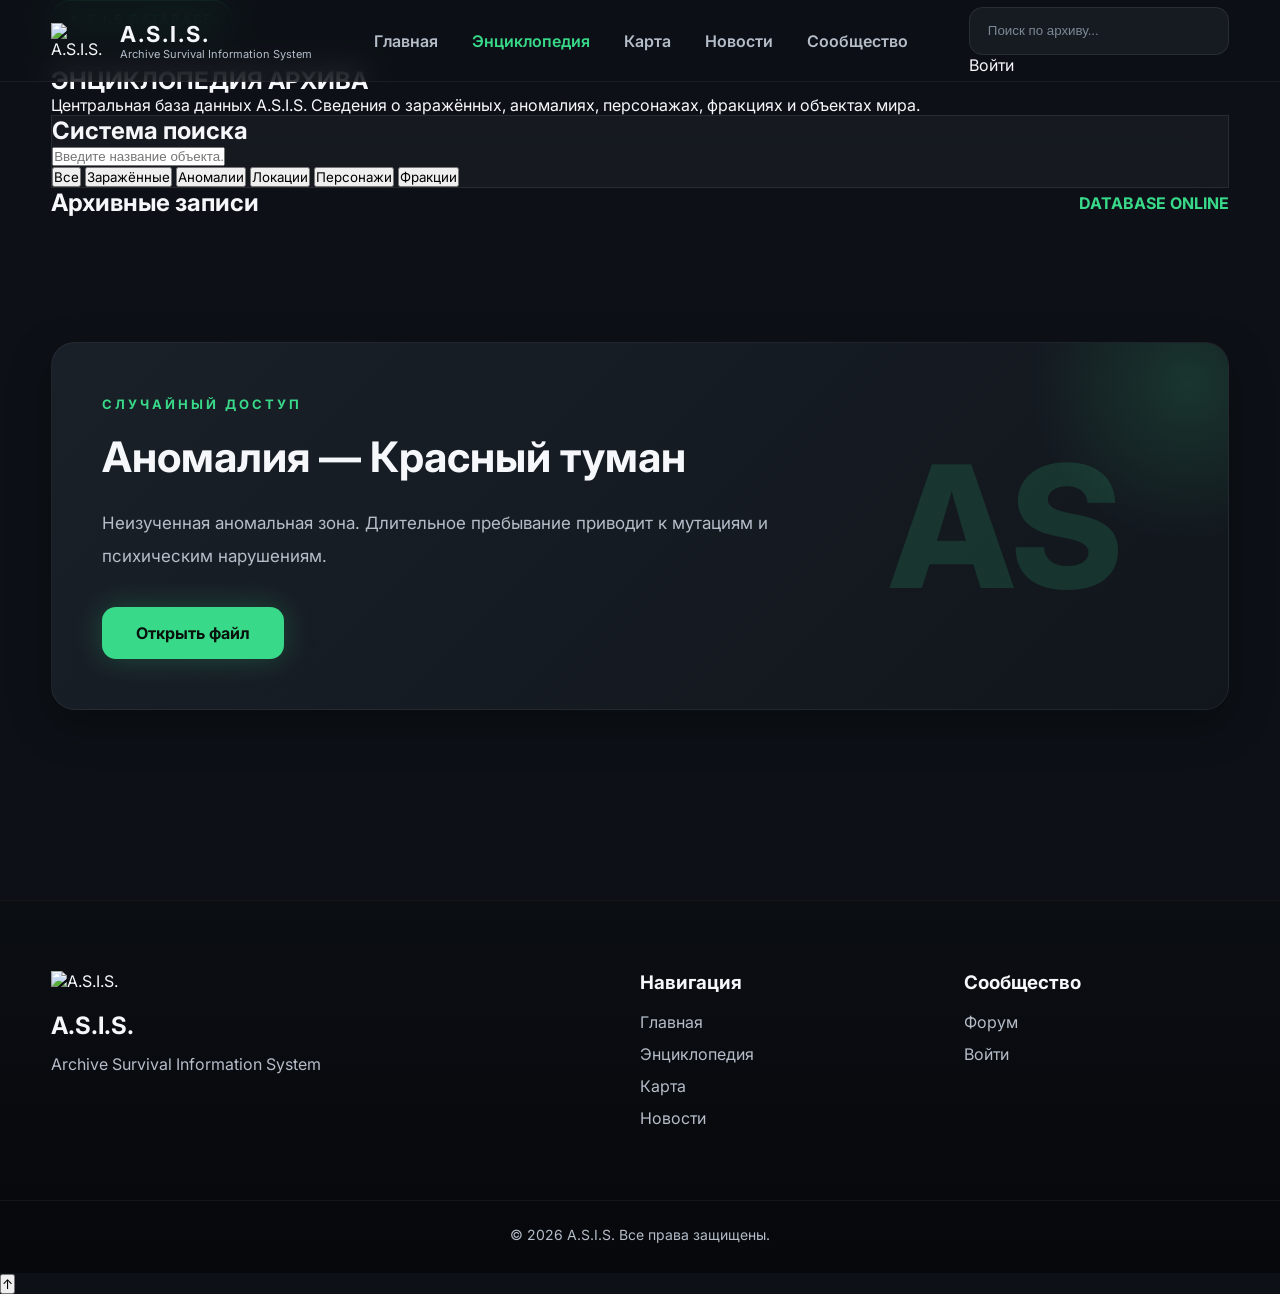
==== encyclopedia.html @ 9516f217 "Add encyclopedia.html with full HTML structure This file contains the HTML structure for the A.S.I.S" ====
<!DOCTYPE html>
<html lang="ru">

<head>

<meta charset="UTF-8">

<meta name="viewport"
content="width=device-width, initial-scale=1.0">

<meta name="theme-color"
content="#0d1117">

<meta name="description"
content="A.S.I.S. Encyclopedia — архив объектов, заражённых, аномалий и локаций">

<title>
A.S.I.S. | Энциклопедия
</title>


<link rel="preconnect"
href="https://fonts.googleapis.com">

<link rel="preconnect"
href="https://fonts.gstatic.com"
crossorigin>

<link href="https://fonts.googleapis.com/css2?family=Inter:wght@300;400;500;600;700;800&display=swap"
rel="stylesheet">


<link rel="stylesheet"
href="style.css">


<link rel="icon"
href="logo.svg"
type="image/svg+xml">


</head>


<body>


<!-- ========================= -->
<!-- HEADER -->
<!-- ========================= -->


<header class="header">


<div class="container">


<a href="index.html"
class="logo">


<img src="logo.svg"
alt="A.S.I.S.">


<div>

<h2>A.S.I.S.</h2>

<small>
Archive Survival Information System
</small>

</div>


</a>



<nav class="navigation">


<a href="index.html">
Главная
</a>


<a class="active"
href="encyclopedia.html">
Энциклопедия
</a>


<a href="map.html">
Карта
</a>


<a href="news.html">
Новости
</a>


<a href="community.html">
Сообщество
</a>


</nav>



<div class="header-right">


<div class="search-box">


<input
id="archiveSearch"
type="text"
placeholder="Поиск по архиву...">


</div>


<a href="login.html"
class="login-button">

Войти

</a>


</div>



<button class="mobile-menu">

☰

</button>


</div>


</header>



<!-- ========================= -->
<!-- MAIN -->
<!-- ========================= -->


<main>


<section class="encyclopedia-hero">


<div class="container">


<span class="hero-tag">

A.S.I.S DATABASE

</span>


<h1>

ЭНЦИКЛОПЕДИЯ АРХИВА

</h1>


<p>

Центральная база данных A.S.I.S.
Сведения о заражённых,
аномалиях, персонажах,
фракциях и объектах мира.

</p>


</div>


</section>





<!-- ========================= -->
<!-- SEARCH SYSTEM -->
<!-- ========================= -->


<section class="archive-control">


<div class="container">



<div class="archive-panel glass">


<h2>

Система поиска

</h2>



<div class="archive-search">


<input
id="searchInput"
type="text"
placeholder="Введите название объекта...">


</div>




<div class="archive-filters">


<button class="filter active"
data-type="all">

Все

</button>


<button class="filter"
data-type="Заражённый">

Заражённые

</button>


<button class="filter"
data-type="Аномалия">

Аномалии

</button>


<button class="filter"
data-type="Локация">

Локации

</button>


<button class="filter"
data-type="NPC">

Персонажи

</button>


<button class="filter"
data-type="Фракция">

Фракции

</button>


</div>


</div>



</div>


</section>





<!-- ========================= -->
<!-- DATABASE -->
<!-- ========================= -->


<section class="database">


<div class="container">



<div class="section-header">


<h2>

Архивные записи

</h2>


<span class="section-link">

DATABASE ONLINE

</span>


</div>




<div id="archiveGrid"
class="archive-grid">



<!--
Карточки создаются через JS
-->



</div>



</div>


</section>





<!-- ========================= -->
<!-- RANDOM FILE -->
<!-- ========================= -->


<section class="random-file">


<div class="container">


<div class="random-card">


<div class="random-left">


<span>

СЛУЧАЙНЫЙ ДОСТУП

</span>


<h2 id="randomTitle">

Загрузка файла...

</h2>



<p id="randomText">

Получение данных из базы A.S.I.S.

</p>



<a href="#"
class="button primary"
id="randomButton">

Открыть файл

</a>


</div>



<div class="random-right">


<div class="archive-number">

AS

</div>


</div>


</div>


</div>


</section>





</main>





<!-- ========================= -->
<!-- FOOTER -->
<!-- ========================= -->


<footer class="footer">


<div class="container footer-grid">



<div>


<img
src="logo.svg"
class="footer-logo"
alt="A.S.I.S.">


<h2>

A.S.I.S.

</h2>


<p>

Archive Survival Information System

</p>


</div>



<div>


<h3>

Навигация

</h3>


<ul>

<li>
<a href="index.html">
Главная
</a>
</li>


<li>
<a href="encyclopedia.html">
Энциклопедия
</a>
</li>


<li>
<a href="map.html">
Карта
</a>
</li>


<li>
<a href="news.html">
Новости
</a>
</li>


</ul>


</div>




<div>


<h3>

Сообщество

</h3>


<ul>

<li>
<a href="community.html">
Форум
</a>
</li>


<li>
<a href="login.html">
Войти
</a>
</li>


</ul>


</div>


</div>



<div class="copyright">


© 2026 A.S.I.S.
Все права защищены.


</div>


</footer>





<script src="app.js"></script>

<script src="encyclopedia.js"></script>


</body>


</html>
---- style.css ----
/*
======================================
A.S.I.S.
Archive Survival Information System
style.css v1.0
======================================
*/

:root{

--background:#0D1117;
--background-light:#161B22;

--card:#1C2128;
--card-hover:#232A34;

--border:#2E3642;

--accent:#39D98A;
--accent-hover:#4BE79A;

--danger:#E5484D;

--text:#F5F7FA;
--text-light:#B5BDC9;

--shadow:
0 15px 40px rgba(0,0,0,.35);

--radius:18px;

--transition:.35s;

}

*{

margin:0;
padding:0;
box-sizing:border-box;

}

html{

scroll-behavior:smooth;

}

body{

background:var(--background);

font-family:"Inter",sans-serif;

color:var(--text);

overflow-x:hidden;

}

/* ========================= */

a{

text-decoration:none;

color:inherit;

}

img{

display:block;

max-width:100%;

}

button{

font-family:inherit;

cursor:pointer;

}

/* ========================= */

.container{

width:min(1280px,92%);

margin:auto;

}

/* ========================= */

#loader{

position:fixed;

inset:0;

background:#05070A;

display:flex;

justify-content:center;

align-items:center;

z-index:999999;

}

.loader-content{

text-align:center;

}

.loader-logo{

width:110px;

margin:auto;

margin-bottom:25px;

}

.loader-content h1{

font-size:42px;

letter-spacing:8px;

margin-bottom:10px;

}

.loader-content p{

color:var(--text-light);

margin-bottom:30px;

}

.loader-progress{

width:320px;

height:7px;

background:#222;

border-radius:20px;

overflow:hidden;

margin:auto;

margin-bottom:20px;

}

.loader-bar{

height:100%;

width:0;

background:var(--accent);

animation:loading 2.4s infinite;

}

@keyframes loading{

0%{

width:0%;

}

100%{

width:100%;

}

}

/* ========================= */

.header{

position:fixed;

top:0;

left:0;

right:0;

height:82px;

backdrop-filter:blur(14px);

background:rgba(13,17,23,.72);

border-bottom:1px solid rgba(255,255,255,.05);

z-index:999;

}

.header .container{

display:flex;

align-items:center;

justify-content:space-between;

height:100%;

}

.logo{

display:flex;

align-items:center;

gap:15px;

}

.logo img{

width:54px;

}

.logo h2{

font-size:22px;

letter-spacing:2px;

}

.logo small{

display:block;

font-size:11px;

color:var(--text-light);

}

.navigation{

display:flex;

gap:34px;

}

.navigation a{

color:var(--text-light);

font-weight:600;

transition:var(--transition);

position:relative;

}

.navigation a:hover{

color:white;

}

.navigation a.active{

color:var(--accent);

}

.navigation a::after{

content:"";

position:absolute;

left:0;

bottom:-8px;

width:0;

height:2px;

background:var(--accent);

transition:.3s;

}

.navigation a:hover::after{

width:100%;

}
/* ========================================= */
/* HERO */
/* ========================================= */

.hero{

position:relative;

min-height:100vh;

display:flex;

align-items:center;

justify-content:center;

background:

linear-gradient(
rgba(8,10,14,.55),
rgba(8,10,14,.85)
),

url("hero.webp");

background-size:cover;

background-position:center;

background-repeat:no-repeat;

overflow:hidden;

}

.hero-overlay{

position:absolute;

inset:0;

background:

radial-gradient(circle at top,
rgba(57,217,138,.12),
transparent 60%);

pointer-events:none;

}

.hero-content{

position:relative;

z-index:2;

padding-top:120px;

padding-bottom:100px;

}

.hero-tag{

display:inline-block;

padding:10px 18px;

border:1px solid rgba(57,217,138,.5);

border-radius:999px;

font-size:13px;

letter-spacing:2px;

color:var(--accent);

margin-bottom:28px;

background:rgba(57,217,138,.08);

backdrop-filter:blur(10px);

}

.hero h1{

font-size:72px;

font-weight:800;

line-height:1;

margin-bottom:24px;

max-width:700px;

}

.hero p{

font-size:20px;

line-height:1.8;

color:var(--text-light);

max-width:720px;

margin-bottom:45px;

}

/* ========================================= */
/* КНОПКИ */
/* ========================================= */

.hero-buttons{

display:flex;

gap:20px;

flex-wrap:wrap;

margin-bottom:60px;

}

.button{

display:inline-flex;

align-items:center;

justify-content:center;

padding:16px 34px;

border-radius:14px;

font-weight:700;

transition:all .35s;

}

.primary{

background:var(--accent);

color:#08110B;

box-shadow:

0 0 30px rgba(57,217,138,.25);

}

.primary:hover{

transform:translateY(-4px);

background:var(--accent-hover);

box-shadow:

0 12px 35px rgba(57,217,138,.35);

}

.secondary{

border:1px solid rgba(255,255,255,.15);

background:rgba(255,255,255,.05);

backdrop-filter:blur(10px);

color:white;

}

.secondary:hover{

transform:translateY(-4px);

background:rgba(255,255,255,.08);

}

/* ========================================= */
/* СТАТИСТИКА */
/* ========================================= */

.hero-stats{

display:grid;

grid-template-columns:

repeat(6,1fr);

gap:18px;

}

.stat-card{

background:

rgba(22,27,34,.82);

backdrop-filter:blur(18px);

border:1px solid rgba(255,255,255,.05);

border-radius:18px;

padding:24px;

transition:.35s;

cursor:pointer;

}

.stat-card:hover{

transform:

translateY(-8px);

border-color:

rgba(57,217,138,.35);

box-shadow:

0 15px 40px rgba(0,0,0,.35);

}

.stat-card h2{

font-size:36px;

color:var(--accent);

margin-bottom:8px;

}

.stat-card span{

color:var(--text-light);

font-size:15px;

}

/* ========================================= */
/* ОБЩИЕ ЗАГОЛОВКИ */
/* ========================================= */

.section-title{

font-size:42px;

margin-bottom:45px;

font-weight:800;

}

.section-header{

display:flex;

justify-content:space-between;

align-items:center;

margin-bottom:35px;

}

.section-link{

color:var(--accent);

font-weight:700;

transition:.3s;

}

.section-link:hover{

letter-spacing:1px;

}
/* ========================================= */
/* ОПЕРАТИВНАЯ СВОДКА */
/* ========================================= */

.briefing{

padding:90px 0 40px;

}

.briefing-card{

display:flex;

align-items:center;

justify-content:space-between;

gap:40px;

padding:40px;

background:linear-gradient(
135deg,
rgba(28,33,40,.95),
rgba(22,27,34,.95)
);

border:1px solid rgba(255,255,255,.05);

border-radius:22px;

box-shadow:var(--shadow);

}

.briefing-icon{

width:90px;

height:90px;

display:flex;

align-items:center;

justify-content:center;

font-size:42px;

border-radius:20px;

background:rgba(229,72,77,.15);

color:var(--danger);

flex-shrink:0;

}

.briefing-content{

flex:1;

}

.briefing-content span{

display:block;

font-size:13px;

letter-spacing:3px;

color:var(--accent);

margin-bottom:12px;

font-weight:700;

}

.briefing-content h2{

font-size:34px;

margin-bottom:15px;

}

.briefing-content p{

color:var(--text-light);

line-height:1.8;

max-width:700px;

}

/* ========================================= */
/* ОСНОВНЫЕ РАЗДЕЛЫ */
/* ========================================= */

.sections{

padding:80px 0;

}

.section-grid{

display:grid;

grid-template-columns:repeat(4,1fr);

gap:25px;

}

.section-card{

position:relative;

padding:35px;

background:linear-gradient(
180deg,
rgba(28,33,40,.95),
rgba(18,23,29,.95)
);

border:1px solid rgba(255,255,255,.05);

border-radius:22px;

overflow:hidden;

transition:.35s;

cursor:pointer;

}

.section-card::before{

content:"";

position:absolute;

left:0;

top:0;

width:100%;

height:4px;

background:var(--accent);

transform:scaleX(0);

transition:.35s;

}

.section-card:hover::before{

transform:scaleX(1);

}

.section-card:hover{

transform:translateY(-10px);

border-color:rgba(57,217,138,.3);

box-shadow:

0 20px 50px rgba(0,0,0,.4);

}

.section-icon{

width:74px;

height:74px;

display:flex;

align-items:center;

justify-content:center;

font-size:34px;

border-radius:18px;

background:rgba(57,217,138,.12);

margin-bottom:28px;

}

.section-card h3{

font-size:26px;

margin-bottom:18px;

}

.section-card p{

color:var(--text-light);

line-height:1.8;

font-size:15px;

}

/* Светящийся фон */

.section-card::after{

content:"";

position:absolute;

right:-60px;

bottom:-60px;

width:180px;

height:180px;

background:radial-gradient(

rgba(57,217,138,.18),

transparent 70%

);

transition:.35s;

}

.section-card:hover::after{

transform:scale(1.3);

}

/* ========================================= */
/* АНИМАЦИЯ КАРТОЧЕК */
/* ========================================= */

.section-card,

.stat-card,

.briefing-card{

transition:

transform .35s,

box-shadow .35s,

border-color .35s;

}

/* ========================================= */
/* ПОСЛЕДНИЕ НОВОСТИ */
/* ========================================= */

.news{

padding:90px 0;

}

.news-grid{

display:grid;

grid-template-columns:2fr 1fr 1fr;

gap:25px;

}

.news-card{

background:linear-gradient(
180deg,
#1B2129,
#151A21
);

border:1px solid rgba(255,255,255,.05);

border-radius:22px;

padding:30px;

transition:.35s;

position:relative;

overflow:hidden;

}

.news-card::before{

content:"";

position:absolute;

left:0;

top:0;

width:100%;

height:5px;

background:var(--accent);

transform:scaleX(0);

transition:.35s;

}

.news-card:hover::before{

transform:scaleX(1);

}

.news-card:hover{

transform:translateY(-8px);

border-color:rgba(57,217,138,.3);

box-shadow:0 20px 45px rgba(0,0,0,.35);

}

.news-card.featured{

min-height:330px;

display:flex;

flex-direction:column;

justify-content:flex-end;

background:

linear-gradient(

rgba(0,0,0,.2),

rgba(0,0,0,.85)

),

url("news.webp");

background-size:cover;

background-position:center;

}

.news-date{

display:inline-block;

margin-bottom:18px;

color:var(--accent);

font-size:13px;

letter-spacing:2px;

font-weight:700;

}

.news-card h3{

font-size:28px;

margin-bottom:15px;

line-height:1.3;

}

.news-card p{

color:var(--text-light);

line-height:1.8;

margin-bottom:20px;

}

.news-card a{

color:var(--accent);

font-weight:700;

}

/* ========================================= */
/* ПОПУЛЯРНЫЕ СТАТЬИ */
/* ========================================= */

.popular{

padding:40px 0 90px;

}

.popular-grid{

display:grid;

grid-template-columns:repeat(3,1fr);

gap:25px;

}

.popular-card{

background:#171C23;

border-radius:22px;

overflow:hidden;

border:1px solid rgba(255,255,255,.05);

transition:.35s;

}

.popular-card:hover{

transform:translateY(-10px);

border-color:rgba(57,217,138,.3);

box-shadow:0 20px 45px rgba(0,0,0,.35);

}

.popular-image{

height:220px;

background:

linear-gradient(

rgba(57,217,138,.08),

rgba(0,0,0,.3)

),

url("placeholder.webp");

background-size:cover;

background-position:center;

}

.popular-content{

padding:28px;

}

.popular-content span{

display:inline-block;

margin-bottom:12px;

font-size:12px;

letter-spacing:2px;

font-weight:700;

color:var(--accent);

}

.popular-content h3{

font-size:28px;

margin-bottom:15px;

}

.popular-content p{

line-height:1.8;

color:var(--text-light);

}
/* ========================================= */
/* СЛУЧАЙНОЕ ДОСЬЕ */
/* ========================================= */

.random-file{

padding:90px 0;

}

.random-card{

display:grid;

grid-template-columns:2fr 1fr;

gap:50px;

align-items:center;

padding:50px;

background:linear-gradient(
135deg,
#1A2028,
#11161C
);

border-radius:24px;

border:1px solid rgba(255,255,255,.05);

box-shadow:var(--shadow);

overflow:hidden;

position:relative;

}

.random-card::before{

content:"";

position:absolute;

right:-120px;

top:-120px;

width:320px;

height:320px;

border-radius:50%;

background:radial-gradient(

rgba(57,217,138,.15),

transparent 70%

);

}

.random-left{

position:relative;

z-index:2;

}

.random-left span{

display:inline-block;

color:var(--accent);

font-size:13px;

letter-spacing:3px;

margin-bottom:20px;

font-weight:700;

}

.random-left h2{

font-size:42px;

margin-bottom:25px;

line-height:1.2;

}

.random-left p{

font-size:17px;

line-height:1.9;

color:var(--text-light);

margin-bottom:35px;

max-width:700px;

}

.random-right{

display:flex;

align-items:center;

justify-content:center;

}

.archive-number{

font-size:170px;

font-weight:800;

color:rgba(57,217,138,.15);

user-select:none;

}

/* ========================================= */
/* КАРТА */
/* ========================================= */

.world-map{

padding:90px 0;

}

.map-preview{

position:relative;

overflow:hidden;

border-radius:24px;

border:1px solid rgba(255,255,255,.05);

box-shadow:var(--shadow);

}

.map-preview img{

width:100%;

display:block;

transition:1s;

}

.map-preview:hover img{

transform:scale(1.05);

}

.map-overlay{

position:absolute;

left:0;

right:0;

bottom:0;

padding:50px;

background:

linear-gradient(

transparent,

rgba(0,0,0,.88)

);

}

.map-overlay h3{

font-size:36px;

margin-bottom:15px;

}

.map-overlay p{

max-width:650px;

line-height:1.8;

color:var(--text-light);

margin-bottom:25px;

}

/* ========================================= */
/* СТАТИСТИКА САЙТА */
/* ========================================= */

.site-stats{

padding:80px 0;

}

.stats-grid{

display:grid;

grid-template-columns:repeat(4,1fr);

gap:25px;

}

.site-card{

background:#181D25;

padding:35px;

text-align:center;

border-radius:20px;

border:1px solid rgba(255,255,255,.05);

transition:.35s;

}

.site-card:hover{

transform:translateY(-8px);

border-color:rgba(57,217,138,.35);

}

.site-card h2{

font-size:54px;

color:var(--accent);

margin-bottom:12px;

}

.site-card span{

color:var(--text-light);

}

/* ========================================= */
/* FOOTER */
/* ========================================= */

.footer{

margin-top:100px;

background:#090C10;

border-top:1px solid rgba(255,255,255,.05);

padding:70px 0 30px;

}

.footer-grid{

display:grid;

grid-template-columns:2fr 1fr 1fr;

gap:60px;

}

.footer-logo{

width:70px;

margin-bottom:20px;

}

.footer h2{

margin-bottom:10px;

}

.footer p{

color:var(--text-light);

line-height:1.8;

}

.footer h3{

margin-bottom:18px;

}

.footer ul{

list-style:none;

}

.footer li{

margin-bottom:12px;

}

.footer a{

color:var(--text-light);

transition:.3s;

}

.footer a:hover{

color:var(--accent);

padding-left:5px;

}

.copyright{

margin-top:60px;

padding-top:25px;

border-top:1px solid rgba(255,255,255,.05);

text-align:center;

color:var(--text-light);

font-size:14px;

}

/* ========================================= */
/* МОБИЛЬНАЯ ВЕРСИЯ */
/* ========================================= */

@media(max-width:1100px){

.hero-stats,
.section-grid,
.popular-grid,
.stats-grid{

grid-template-columns:repeat(2,1fr);

}

.news-grid{

grid-template-columns:1fr;

}

.random-card,
.footer-grid{

grid-template-columns:1fr;

}

}

@media(max-width:768px){

.navigation{

display:none;

}

.search-box{

display:none;

}

.hero h1{

font-size:46px;

}

.hero p{

font-size:17px;

}

.hero-buttons{

flex-direction:column;

}

.hero-stats,
.section-grid,
.popular-grid,
.stats-grid{

grid-template-columns:1fr;

}

.briefing-card{

flex-direction:column;

align-items:flex-start;

}

.archive-number{

font-size:90px;

}

.map-overlay{

padding:30px;

}

.section-title{

font-size:32px;

}

}
/* ========================================= */
/* ЭФФЕКТ СТЕКЛА */
/* ========================================= */

.glass{

background:rgba(255,255,255,.04);

backdrop-filter:blur(18px);

-webkit-backdrop-filter:blur(18px);

border:1px solid rgba(255,255,255,.08);

}

/* ========================================= */
/* КРАСИВЫЙ СКРОЛЛ */
/* ========================================= */

::-webkit-scrollbar{

width:12px;

}

::-webkit-scrollbar-track{

background:#0D1117;

}

::-webkit-scrollbar-thumb{

background:#2A313C;

border-radius:20px;

}

::-webkit-scrollbar-thumb:hover{

background:var(--accent);

}

/* Firefox */

html{

scrollbar-color:#39D98A #0D1117;

scrollbar-width:thin;

}

/* ========================================= */
/* ВЫДЕЛЕНИЕ ТЕКСТА */
/* ========================================= */

::selection{

background:rgba(57,217,138,.35);

color:white;

}

/* ========================================= */
/* ПЛАВНОЕ ПОЯВЛЕНИЕ */
/* ========================================= */

.fade{

opacity:0;

transform:translateY(40px);

transition:.8s;

}

.fade.show{

opacity:1;

transform:translateY(0);

}

/* ========================================= */
/* СВЕЧЕНИЕ ЛОГО */
/* ========================================= */

.logo img{

transition:.4s;

}

.logo:hover img{

transform:rotate(-8deg) scale(1.08);

filter:

drop-shadow(0 0 12px rgba(57,217,138,.55))

drop-shadow(0 0 25px rgba(57,217,138,.25));

}

/* ========================================= */
/* ПОЛЕ ПОИСКА */
/* ========================================= */

.search-box{

position:relative;

}

.search-box input{

width:260px;

height:48px;

padding:0 18px;

border-radius:14px;

background:#161B22;

border:1px solid rgba(255,255,255,.08);

color:white;

outline:none;

transition:.3s;

}

.search-box input:focus{

border-color:var(--accent);

box-shadow:

0 0 0 4px rgba(57,217,138,.15);

}

.search-box input::placeholder{

color:#7C8794;

}

/* ========================================= */
/* МОБИЛЬНАЯ КНОПКА */
/* ========================================= */

.mobile-menu{

display:none;

background:none;

border:none;

font-size:34px;

color:white;

cursor:pointer;

}

@media(max-width:768px){

.mobile-menu{

display:block;

}

.header-right{

display:none;

}

}

/* ========================================= */
/* КРАСИВЫЕ АНИМАЦИИ */
/* ========================================= */

@keyframes float{

0%{

transform:translateY(0);

}

50%{

transform:translateY(-8px);

}

100%{

transform:translateY(0);

}

}

.loader-logo{

animation:float 3s ease-in-out infinite;

}

/* ========================================= */
/* HERO */
/* ========================================= */

.hero::after{

content:"";

position:absolute;

left:0;

right:0;

bottom:0;

height:220px;

background:

linear-gradient(

transparent,

#0D1117

);

}

/* ========================================= */
/* КАРТОЧКИ */
/* ========================================= */

.section-card,

.news-card,

.popular-card,

.site-card,

.stat-card{

position:relative;

overflow:hidden;

}

.section-card::before,

.news-card::before,

.popular-card::before,

.site-card::before,

.stat-card::before{

transition:.4s;

}

/* ========================================= */
/* ПОДСВЕТКА КАРТОЧЕК */
/* ========================================= */

.section-card:hover,

.news-card:hover,

.popular-card:hover,

.site-card:hover,

.stat-card:hover{

box-shadow:

0 20px 60px rgba(0,0,0,.45),

0 0 20px rgba(57,217,138,.12);

}

/* ========================================= */
/* ПЛАВНОЕ УВЕЛИЧЕНИЕ ФОНА */
/* ========================================= */

.hero{

animation:heroZoom 18s ease-in-out infinite alternate;

}

@keyframes heroZoom{

0%{

background-size:100%;

}

100%{

background-size:108%;

}

}

/* ========================================= */
/* КНОПКИ */
/* ========================================= */

.button{

position:relative;

overflow:hidden;

}

.button::before{

content:"";

position:absolute;

left:-100%;

top:0;

width:100%;

height:100%;

background:

linear-gradient(

90deg,

transparent,

rgba(255,255,255,.25),

transparent

);

transition:.7s;

}

.button:hover::before{

left:100%;

}

/* ========================================= */
/* FOOTER */
/* ========================================= */

.footer{

background:

linear-gradient(

180deg,

#0B0E13,

#06080B

);

}

/* ========================================= */
/* ГОТОВО */
/* ========================================= */
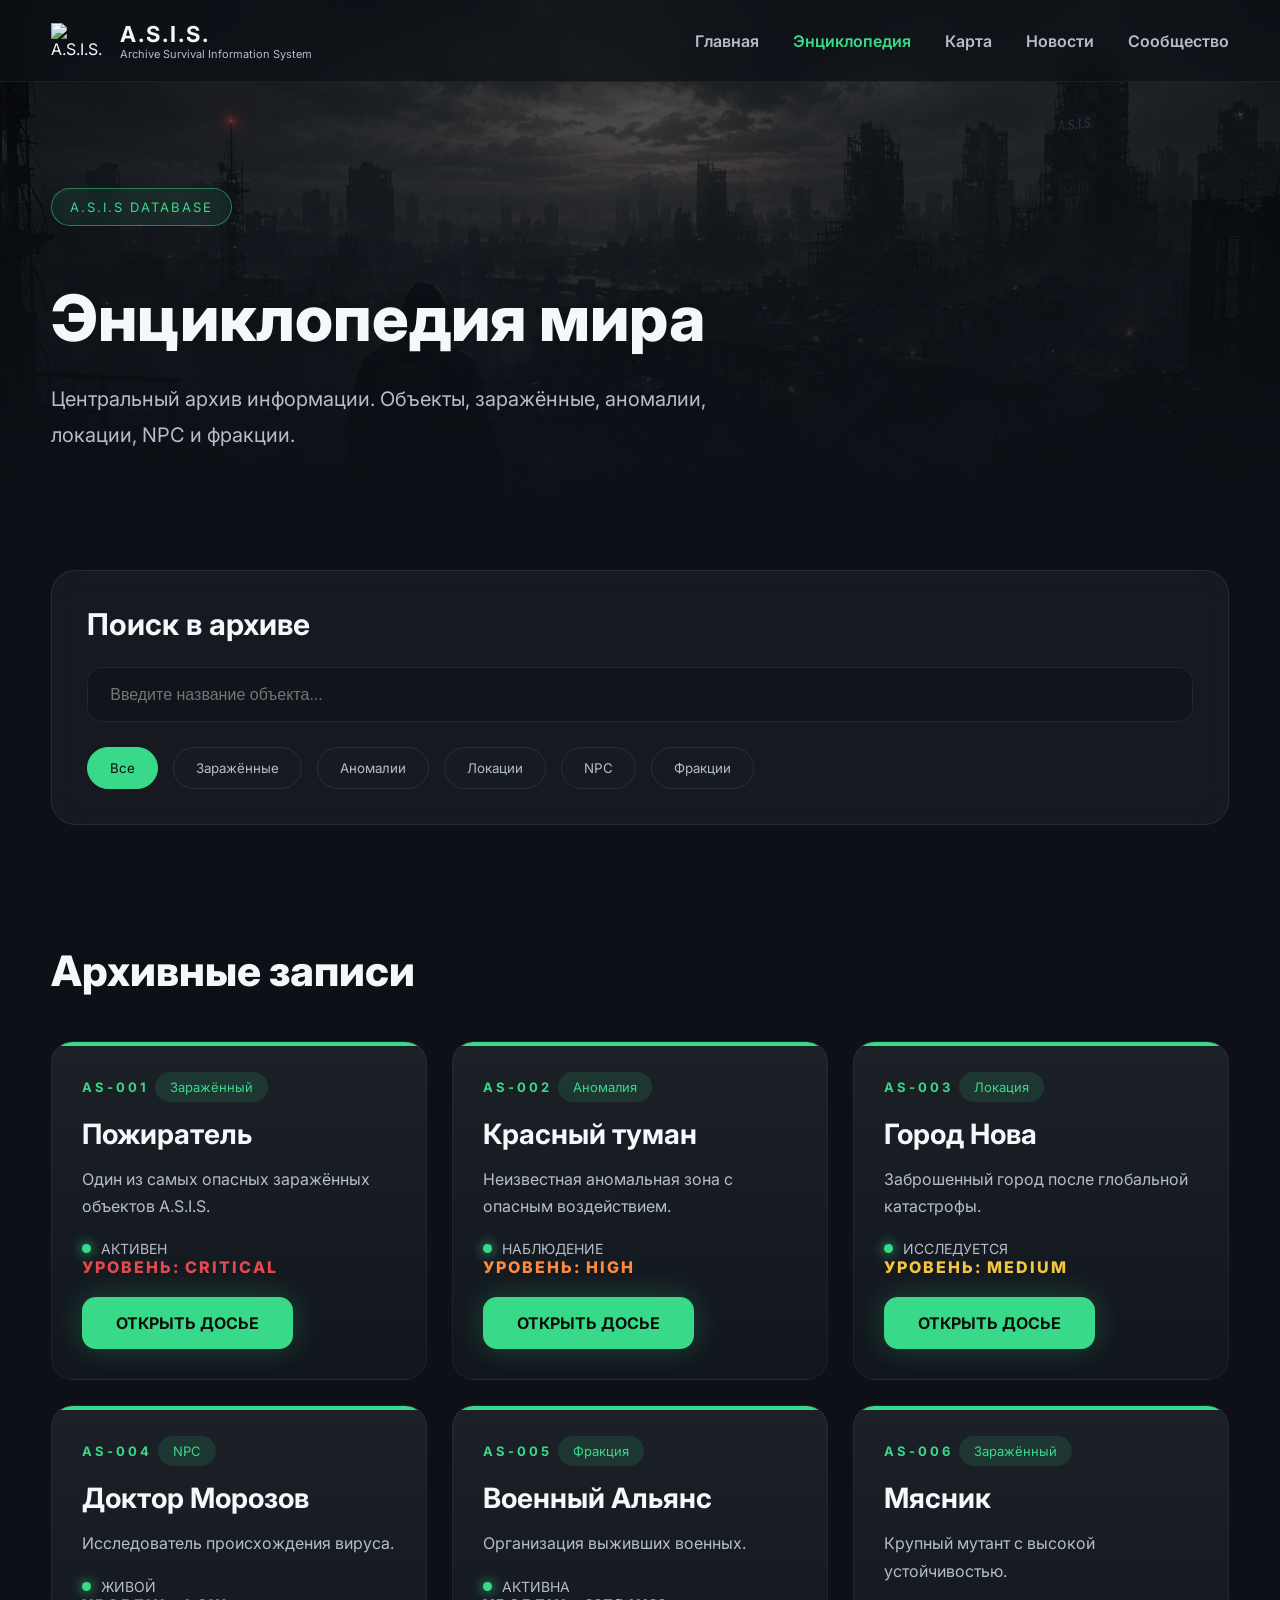
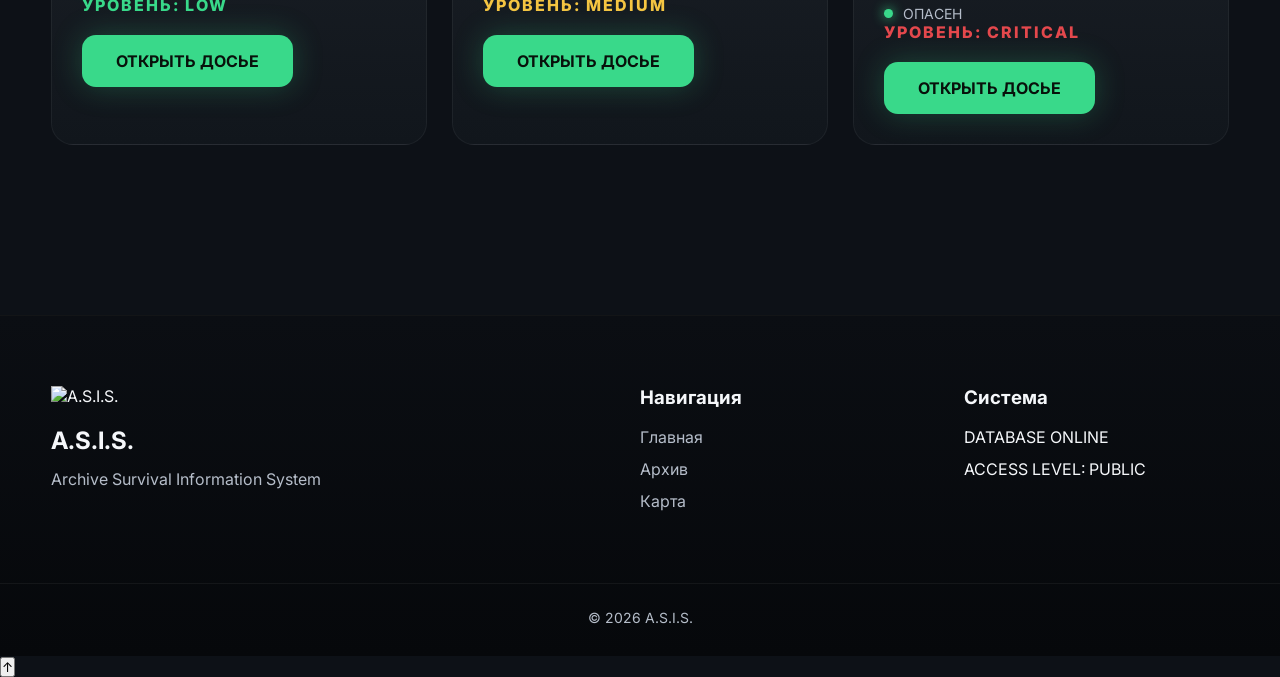
==== commit dda45547: "Refactor encyclopedia.html for clarity and structure Removed the description meta tag and updated va" ====
--- a/encyclopedia.html
+++ b/encyclopedia.html
@@ -10,9 +10,6 @@
 
 <meta name="theme-color"
 content="#0d1117">
-
-<meta name="description"
-content="A.S.I.S. Encyclopedia — архив объектов, заражённых, аномалий и локаций">
 
 <title>
 A.S.I.S. | Энциклопедия
@@ -26,6 +23,7 @@
 href="https://fonts.gstatic.com"
 crossorigin>
 
+
 <link href="https://fonts.googleapis.com/css2?family=Inter:wght@300;400;500;600;700;800&display=swap"
 rel="stylesheet">
 
@@ -52,7 +50,6 @@
 
 <header class="header">
 
-
 <div class="container">
 
 
@@ -79,6 +76,7 @@
 
 
 
+
 <nav class="navigation">
 
 
@@ -112,83 +110,210 @@
 
 
 
-<div class="header-right">
-
-
-<div class="search-box">
+</div>
+
+</header>
+
+
+
+
+<main>
+
+
+
+<!-- ========================= -->
+<!-- HERO -->
+<!-- ========================= -->
+
+
+<section class="encyclopedia-hero">
+
+
+<div class="container">
+
+
+<span class="hero-tag">
+
+A.S.I.S DATABASE
+
+</span>
+
+
+
+<h1>
+
+Энциклопедия мира
+
+</h1>
+
+
+
+<p>
+
+Центральный архив информации.
+Объекты, заражённые, аномалии,
+локации, NPC и фракции.
+
+</p>
+
+
+
+</div>
+
+
+</section>
+
+
+
+
+
+<!-- ========================= -->
+<!-- SEARCH -->
+<!-- ========================= -->
+
+
+<section class="archive-control">
+
+
+<div class="container">
+
+
+
+<div class="archive-panel glass">
+
+
+<h2>
+
+Поиск в архиве
+
+</h2>
+
+
+
+<div class="archive-search">
 
 
 <input
-id="archiveSearch"
+
+id="searchInput"
+
 type="text"
-placeholder="Поиск по архиву...">
-
-
-</div>
-
-
-<a href="login.html"
-class="login-button">
-
-Войти
-
-</a>
-
-
-</div>
-
-
-
-<button class="mobile-menu">
-
-☰
-
-</button>
-
-
-</div>
-
-
-</header>
-
-
-
-<!-- ========================= -->
-<!-- MAIN -->
-<!-- ========================= -->
-
-
-<main>
-
-
-<section class="encyclopedia-hero">
+
+placeholder="Введите название объекта..."
+
+>
+
+
+</div>
+
+
+
+
+<div class="archive-filters">
+
+
+<button 
+class="filter active"
+data-type="all">
+
+Все
+
+</button>
+
+
+
+<button 
+class="filter"
+data-type="Заражённый">
+
+Заражённые
+
+</button>
+
+
+
+<button 
+class="filter"
+data-type="Аномалия">
+
+Аномалии
+
+</button>
+
+
+
+<button 
+class="filter"
+data-type="Локация">
+
+Локации
+
+</button>
+
+
+
+<button 
+class="filter"
+data-type="NPC">
+
+NPC
+
+</button>
+
+
+
+<button 
+class="filter"
+data-type="Фракция">
+
+Фракции
+
+</button>
+
+
+</div>
+
+
+
+</div>
+
+
+</div>
+
+
+</section>
+
+
+
+
+
+
+<!-- ========================= -->
+<!-- ARCHIVE GRID -->
+<!-- ========================= -->
+
+
+<section class="database">
 
 
 <div class="container">
 
 
-<span class="hero-tag">
-
-A.S.I.S DATABASE
-
-</span>
-
-
-<h1>
-
-ЭНЦИКЛОПЕДИЯ АРХИВА
-
-</h1>
-
-
-<p>
-
-Центральная база данных A.S.I.S.
-Сведения о заражённых,
-аномалиях, персонажах,
-фракциях и объектах мира.
-
-</p>
+
+<h2 class="section-title">
+
+Архивные записи
+
+</h2>
+
+
+
+<div 
+id="archiveGrid"
+class="archive-grid">
+
+</div>
+
 
 
 </div>
@@ -200,251 +325,6 @@
 
 
 
-<!-- ========================= -->
-<!-- SEARCH SYSTEM -->
-<!-- ========================= -->
-
-
-<section class="archive-control">
-
-
-<div class="container">
-
-
-
-<div class="archive-panel glass">
-
-
-<h2>
-
-Система поиска
-
-</h2>
-
-
-
-<div class="archive-search">
-
-
-<input
-id="searchInput"
-type="text"
-placeholder="Введите название объекта...">
-
-
-</div>
-
-
-
-
-<div class="archive-filters">
-
-
-<button class="filter active"
-data-type="all">
-
-Все
-
-</button>
-
-
-<button class="filter"
-data-type="Заражённый">
-
-Заражённые
-
-</button>
-
-
-<button class="filter"
-data-type="Аномалия">
-
-Аномалии
-
-</button>
-
-
-<button class="filter"
-data-type="Локация">
-
-Локации
-
-</button>
-
-
-<button class="filter"
-data-type="NPC">
-
-Персонажи
-
-</button>
-
-
-<button class="filter"
-data-type="Фракция">
-
-Фракции
-
-</button>
-
-
-</div>
-
-
-</div>
-
-
-
-</div>
-
-
-</section>
-
-
-
-
-
-<!-- ========================= -->
-<!-- DATABASE -->
-<!-- ========================= -->
-
-
-<section class="database">
-
-
-<div class="container">
-
-
-
-<div class="section-header">
-
-
-<h2>
-
-Архивные записи
-
-</h2>
-
-
-<span class="section-link">
-
-DATABASE ONLINE
-
-</span>
-
-
-</div>
-
-
-
-
-<div id="archiveGrid"
-class="archive-grid">
-
-
-
-<!--
-Карточки создаются через JS
--->
-
-
-
-</div>
-
-
-
-</div>
-
-
-</section>
-
-
-
-
-
-<!-- ========================= -->
-<!-- RANDOM FILE -->
-<!-- ========================= -->
-
-
-<section class="random-file">
-
-
-<div class="container">
-
-
-<div class="random-card">
-
-
-<div class="random-left">
-
-
-<span>
-
-СЛУЧАЙНЫЙ ДОСТУП
-
-</span>
-
-
-<h2 id="randomTitle">
-
-Загрузка файла...
-
-</h2>
-
-
-
-<p id="randomText">
-
-Получение данных из базы A.S.I.S.
-
-</p>
-
-
-
-<a href="#"
-class="button primary"
-id="randomButton">
-
-Открыть файл
-
-</a>
-
-
-</div>
-
-
-
-<div class="random-right">
-
-
-<div class="archive-number">
-
-AS
-
-</div>
-
-
-</div>
-
-
-</div>
-
-
-</div>
-
-
-</section>
-
-
-
-
-
-</main>
-
-
-
-
 
 <!-- ========================= -->
 <!-- FOOTER -->
@@ -455,7 +335,6 @@
 
 
 <div class="container footer-grid">
-
 
 
 <div>
@@ -485,17 +364,17 @@
 
 
 
+
 <div>
 
 
 <h3>
-
 Навигация
-
 </h3>
 
 
 <ul>
+
 
 <li>
 <a href="index.html">
@@ -506,7 +385,7 @@
 
 <li>
 <a href="encyclopedia.html">
-Энциклопедия
+Архив
 </a>
 </li>
 
@@ -518,12 +397,31 @@
 </li>
 
 
+</ul>
+
+
+</div>
+
+
+
+
+<div>
+
+
+<h3>
+Система
+</h3>
+
+
+<ul>
+
 <li>
-<a href="news.html">
-Новости
-</a>
+DATABASE ONLINE
 </li>
 
+<li>
+ACCESS LEVEL: PUBLIC
+</li>
 
 </ul>
 
@@ -532,49 +430,13 @@
 
 
 
-
-<div>
-
-
-<h3>
-
-Сообщество
-
-</h3>
-
-
-<ul>
-
-<li>
-<a href="community.html">
-Форум
-</a>
-</li>
-
-
-<li>
-<a href="login.html">
-Войти
-</a>
-</li>
-
-
-</ul>
-
-
-</div>
-
-
 </div>
 
 
 
 <div class="copyright">
 
-
 © 2026 A.S.I.S.
-Все права защищены.
-
 
 </div>
 
@@ -583,6 +445,9 @@
 
 
 
+</main>
+
+
 
 
 <script src="app.js"></script>
@@ -592,5 +457,4 @@
 
 </body>
 
-
 </html>
--- a/style.css
+++ b/style.css
@@ -2048,3 +2048,487 @@
 /* ========================================= */
 /* ГОТОВО */
 /* ========================================= */
+
+/* ========================================= */
+/* A.S.I.S. ENCYCLOPEDIA SYSTEM */
+/* ========================================= */
+
+
+.encyclopedia-hero{
+
+min-height:520px;
+
+display:flex;
+
+align-items:center;
+
+padding-top:120px;
+
+background:
+
+linear-gradient(
+rgba(8,10,14,.65),
+rgba(13,17,23,1)
+),
+
+url("hero.webp");
+
+background-size:cover;
+
+background-position:center;
+
+}
+
+
+
+.encyclopedia-hero h1{
+
+font-size:64px;
+
+margin:25px 0;
+
+font-weight:800;
+
+}
+
+
+
+.encyclopedia-hero p{
+
+max-width:700px;
+
+font-size:20px;
+
+line-height:1.8;
+
+color:var(--text-light);
+
+}
+
+
+
+/* ========================================= */
+/* ПАНЕЛЬ ПОИСКА */
+/* ========================================= */
+
+
+.archive-control{
+
+padding:50px 0;
+
+}
+
+
+
+.archive-panel{
+
+padding:35px;
+
+border-radius:24px;
+
+}
+
+
+
+.archive-panel h2{
+
+font-size:30px;
+
+margin-bottom:25px;
+
+}
+
+
+
+.archive-search input{
+
+width:100%;
+
+height:55px;
+
+padding:0 22px;
+
+border-radius:15px;
+
+background:#10151B;
+
+border:1px solid rgba(255,255,255,.08);
+
+color:white;
+
+font-size:16px;
+
+outline:none;
+
+transition:.3s;
+
+}
+
+
+
+.archive-search input:focus{
+
+border-color:var(--accent);
+
+box-shadow:
+
+0 0 0 4px rgba(57,217,138,.15);
+
+}
+
+
+
+
+
+.archive-filters{
+
+display:flex;
+
+gap:15px;
+
+flex-wrap:wrap;
+
+margin-top:25px;
+
+}
+
+
+
+.filter{
+
+padding:12px 22px;
+
+border-radius:30px;
+
+background:#161B22;
+
+border:1px solid rgba(255,255,255,.08);
+
+color:var(--text-light);
+
+transition:.3s;
+
+}
+
+
+
+.filter:hover,
+
+.filter.active{
+
+background:var(--accent);
+
+color:#08110B;
+
+border-color:var(--accent);
+
+}
+
+
+
+
+
+/* ========================================= */
+/* АРХИВ */
+/* ========================================= */
+
+
+.database{
+
+padding:70px 0;
+
+}
+
+
+
+.archive-grid{
+
+display:grid;
+
+grid-template-columns:
+
+repeat(3,1fr);
+
+gap:25px;
+
+}
+
+
+
+
+
+.archive-card{
+
+background:
+
+linear-gradient(
+180deg,
+#1C2128,
+#11161C
+);
+
+border-radius:22px;
+
+padding:30px;
+
+border:1px solid rgba(255,255,255,.05);
+
+position:relative;
+
+overflow:hidden;
+
+transition:.35s;
+
+}
+
+
+
+.archive-card:hover{
+
+transform:translateY(-10px);
+
+border-color:
+
+rgba(57,217,138,.35);
+
+box-shadow:
+
+0 20px 50px rgba(0,0,0,.45);
+
+}
+
+
+
+
+
+.archive-card::before{
+
+content:"";
+
+position:absolute;
+
+top:0;
+
+left:0;
+
+width:100%;
+
+height:4px;
+
+background:var(--accent);
+
+}
+
+
+
+
+
+.archive-id{
+
+font-size:13px;
+
+letter-spacing:3px;
+
+color:var(--accent);
+
+font-weight:700;
+
+margin-bottom:15px;
+
+}
+
+
+
+.archive-card h3{
+
+font-size:28px;
+
+margin-bottom:15px;
+
+}
+
+
+
+.archive-card p{
+
+color:var(--text-light);
+
+line-height:1.7;
+
+margin-bottom:20px;
+
+}
+
+
+
+
+
+.archive-type{
+
+display:inline-block;
+
+padding:7px 15px;
+
+border-radius:20px;
+
+background:
+
+rgba(57,217,138,.12);
+
+color:var(--accent);
+
+font-size:13px;
+
+margin-bottom:15px;
+
+}
+
+
+
+
+
+/* ========================================= */
+/* УРОВНИ УГРОЗЫ */
+/* ========================================= */
+
+
+.threat{
+
+font-weight:800;
+
+letter-spacing:2px;
+
+}
+
+
+
+.threat-low{
+
+color:#39D98A;
+
+}
+
+
+
+.threat-medium{
+
+color:#F5C542;
+
+}
+
+
+
+.threat-high{
+
+color:#FF8A3D;
+
+}
+
+
+
+.threat-critical{
+
+color:#E5484D;
+
+}
+
+
+
+
+
+/* ========================================= */
+/* СТАТУС */
+/* ========================================= */
+
+
+.status{
+
+display:flex;
+
+align-items:center;
+
+gap:10px;
+
+font-size:14px;
+
+color:var(--text-light);
+
+}
+
+
+
+.status::before{
+
+content:"";
+
+width:9px;
+
+height:9px;
+
+border-radius:50%;
+
+background:var(--accent);
+
+box-shadow:
+
+0 0 12px var(--accent);
+
+}
+
+
+
+
+
+/* ========================================= */
+/* АДАПТАЦИЯ */
+/* ========================================= */
+
+
+@media(max-width:1100px){
+
+
+.archive-grid{
+
+grid-template-columns:repeat(2,1fr);
+
+}
+
+
+}
+
+
+
+@media(max-width:768px){
+
+
+.encyclopedia-hero h1{
+
+font-size:42px;
+
+}
+
+
+.archive-grid{
+
+grid-template-columns:1fr;
+
+}
+
+
+.archive-panel{
+
+padding:25px;
+
+}
+
+
+.filter{
+
+width:100%;
+
+text-align:center;
+
+}
+
+
+}
